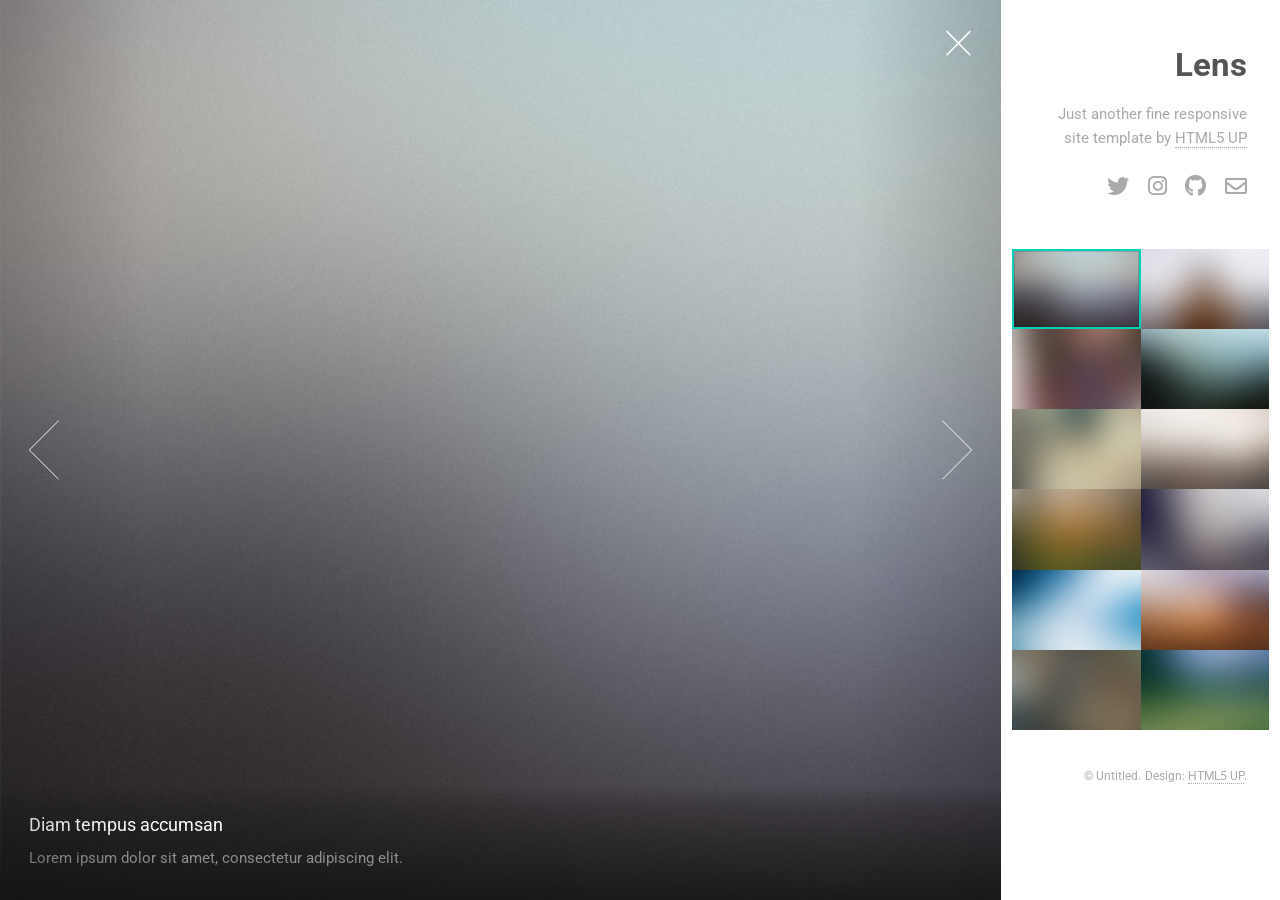
==== index.html @ 1ee752fa "Initial DC Mart Studio glass art site from HTML5 UP Lens" ====
<!DOCTYPE HTML>
<!--
	Lens by HTML5 UP
	html5up.net | @ajlkn
	Free for personal and commercial use under the CCA 3.0 license (html5up.net/license)
-->
<html>
	<head>
		<title>Lens by HTML5 UP</title>
		<meta charset="utf-8" />
		<meta name="viewport" content="width=device-width, initial-scale=1, user-scalable=no" />
		<link rel="stylesheet" href="assets/css/main.css" />
		<noscript><link rel="stylesheet" href="assets/css/noscript.css" /></noscript>
	</head>
	<body class="is-preload-0 is-preload-1 is-preload-2">

		<!-- Main -->
			<div id="main">

				<!-- Header -->
					<header id="header">
						<h1>Lens</h1>
						<p>Just another fine responsive site template by <a href="http://html5up.net">HTML5 UP</a></p>
						<ul class="icons">
							<li><a href="#" class="icon brands fa-twitter"><span class="label">Twitter</span></a></li>
							<li><a href="#" class="icon brands fa-instagram"><span class="label">Instagram</span></a></li>
							<li><a href="#" class="icon brands fa-github"><span class="label">Github</span></a></li>
							<li><a href="#" class="icon fa-envelope"><span class="label">Email</span></a></li>
						</ul>
					</header>

				<!-- Thumbnail -->
					<section id="thumbnails">
						<article>
							<a class="thumbnail" href="images/fulls/01.jpg" data-position="left center"><img src="images/thumbs/01.jpg" alt="" /></a>
							<h2>Diam tempus accumsan</h2>
							<p>Lorem ipsum dolor sit amet, consectetur adipiscing elit.</p>
						</article>
						<article>
							<a class="thumbnail" href="images/fulls/02.jpg"><img src="images/thumbs/02.jpg" alt="" /></a>
							<h2>Vivamus convallis libero</h2>
							<p>Sed velit lacus, laoreet at venenatis convallis in lorem tincidunt.</p>
						</article>
						<article>
							<a class="thumbnail" href="images/fulls/03.jpg" data-position="top center"><img src="images/thumbs/03.jpg" alt="" /></a>
							<h2>Nec accumsan enim felis</h2>
							<p>Maecenas eleifend tellus ut turpis eleifend, vitae pretium faucibus.</p>
						</article>
						<article>
							<a class="thumbnail" href="images/fulls/04.jpg"><img src="images/thumbs/04.jpg" alt="" /></a>
							<h2>Donec maximus nisi eget</h2>
							<p>Tristique in nulla vel congue. Sed sociis natoque parturient nascetur.</p>
						</article>
						<article>
							<a class="thumbnail" href="images/fulls/05.jpg" data-position="top center"><img src="images/thumbs/05.jpg" alt="" /></a>
							<h2>Nullam vitae nunc vulputate</h2>
							<p>In pellentesque cursus velit id posuere. Donec vehicula nulla.</p>
						</article>
						<article>
							<a class="thumbnail" href="images/fulls/06.jpg"><img src="images/thumbs/06.jpg" alt="" /></a>
							<h2>Phasellus magna faucibus</h2>
							<p>Nulla dignissim libero maximus tellus varius dictum ut posuere magna.</p>
						</article>
						<article>
							<a class="thumbnail" href="images/fulls/07.jpg"><img src="images/thumbs/07.jpg" alt="" /></a>
							<h2>Proin quis mauris</h2>
							<p>Etiam ultricies, lorem quis efficitur porttitor, facilisis ante orci urna.</p>
						</article>
						<article>
							<a class="thumbnail" href="images/fulls/08.jpg"><img src="images/thumbs/08.jpg" alt="" /></a>
							<h2>Gravida quis varius enim</h2>
							<p>Nunc egestas congue lorem. Nullam dictum placerat ex sapien tortor mattis.</p>
						</article>
						<article>
							<a class="thumbnail" href="images/fulls/09.jpg"><img src="images/thumbs/09.jpg" alt="" /></a>
							<h2>Morbi eget vitae adipiscing</h2>
							<p>In quis vulputate dui. Maecenas metus elit, dictum praesent lacinia lacus.</p>
						</article>
						<article>
							<a class="thumbnail" href="images/fulls/10.jpg"><img src="images/thumbs/10.jpg" alt="" /></a>
							<h2>Habitant tristique senectus</h2>
							<p>Vestibulum ante ipsum primis in faucibus orci luctus ac tincidunt dolor.</p>
						</article>
						<article>
							<a class="thumbnail" href="images/fulls/11.jpg"><img src="images/thumbs/11.jpg" alt="" /></a>
							<h2>Pharetra ex non faucibus</h2>
							<p>Ut sed magna euismod leo laoreet congue. Fusce congue enim ultricies.</p>
						</article>
						<article>
							<a class="thumbnail" href="images/fulls/12.jpg"><img src="images/thumbs/12.jpg" alt="" /></a>
							<h2>Mattis lorem sodales</h2>
							<p>Feugiat auctor leo massa, nec vestibulum nisl erat faucibus, rutrum nulla.</p>
						</article>
					</section>

				<!-- Footer -->
					<footer id="footer">
						<ul class="copyright">
							<li>&copy; Untitled.</li><li>Design: <a href="http://html5up.net">HTML5 UP</a>.</li>
						</ul>
					</footer>

			</div>

		<!-- Scripts -->
			<script src="assets/js/jquery.min.js"></script>
			<script src="assets/js/browser.min.js"></script>
			<script src="assets/js/breakpoints.min.js"></script>
			<script src="assets/js/main.js"></script>

	</body>
</html>
---- assets/css/main.css ----
@import url(fontawesome-all.min.css);
@import url("https://fonts.googleapis.com/css?family=Roboto:400,700");

/*
	Lens by HTML5 UP
	html5up.net | @ajlkn
	Free for personal and commercial use under the CCA 3.0 license (html5up.net/license)
*/

html, body, div, span, applet, object,
iframe, h1, h2, h3, h4, h5, h6, p, blockquote,
pre, a, abbr, acronym, address, big, cite,
code, del, dfn, em, img, ins, kbd, q, s, samp,
small, strike, strong, sub, sup, tt, var, b,
u, i, center, dl, dt, dd, ol, ul, li, fieldset,
form, label, legend, table, caption, tbody,
tfoot, thead, tr, th, td, article, aside,
canvas, details, embed, figure, figcaption,
footer, header, hgroup, menu, nav, output, ruby,
section, summary, time, mark, audio, video {
	margin: 0;
	padding: 0;
	border: 0;
	font-size: 100%;
	font: inherit;
	vertical-align: baseline;}

article, aside, details, figcaption, figure,
footer, header, hgroup, menu, nav, section {
	display: block;}

body {
	line-height: 1;
}

ol, ul {
	list-style: none;
}

blockquote, q {
	quotes: none;
}

	blockquote:before, blockquote:after, q:before, q:after {
		content: '';
		content: none;
	}

table {
	border-collapse: collapse;
	border-spacing: 0;
}

body {
	-webkit-text-size-adjust: none;
}

mark {
	background-color: transparent;
	color: inherit;
}

input::-moz-focus-inner {
	border: 0;
	padding: 0;
}

input, select, textarea {
	-moz-appearance: none;
	-webkit-appearance: none;
	-ms-appearance: none;
	appearance: none;
}

/* Basic */

	/*
			@-ms-viewport {
				width: device-width;
			}
		*/

	@media screen and (max-width: 480px) {

		html, body {
			min-width: 320px;
		}

	}

	body.is-preload-0 *, body.is-preload-0 *:before, body.is-preload-0 *:after {
		-moz-animation: none !important;
		-webkit-animation: none !important;
		-ms-animation: none !important;
		animation: none !important;
		-moz-transition: none !important;
		-webkit-transition: none !important;
		-ms-transition: none !important;
		transition: none !important;
	}

	html {
		box-sizing: border-box;
	}

	*, *:before, *:after {
		box-sizing: inherit;
	}

	html, body {
		background-color: #101010;
		overflow: hidden;
	}

/* Type */

	html {
		font-size: 16pt;
	}

		@media screen and (max-width: 1680px) {

			html {
				font-size: 12pt;
			}

		}

		@media screen and (max-width: 1280px) {

			html {
				font-size: 11pt;
			}

		}

	body {
		background-color: #fff;
		color: #aaa;
	}

	body, input, select, textarea {
		font-family: "Roboto", Helvetica, sans-serif;
		font-weight: 400;
		line-height: 1.65;
		font-size: 1em;
		color: #aaa;
	}

	a {
		-moz-transition: color 0.25s ease, border-bottom-color 0.25s ease;
		-webkit-transition: color 0.25s ease, border-bottom-color 0.25s ease;
		-ms-transition: color 0.25s ease, border-bottom-color 0.25s ease;
		transition: color 0.25s ease, border-bottom-color 0.25s ease;
		border-bottom: dotted 1px;
		color: inherit;
		text-decoration: none;
	}

		a:hover {
			border-bottom-color: transparent;
			color: #00D3B7;
		}

	strong, b {
		font-weight: 400;
		color: #555;
	}

	em, i {
		font-style: italic;
	}

	p {
		margin: 0 0 1.25em 0;
	}

	h1, h2, h3, h4, h5, h6 {
		font-weight: 400;
		line-height: 1.25;
		margin: 0 0 0.5em 0;
		color: #555;
	}

		h1 a, h2 a, h3 a, h4 a, h5 a, h6 a {
			color: inherit;
			text-decoration: none;
		}

	h2 {
		font-size: 1.25em;
	}

	h3 {
		font-size: 1em;
	}

	h4 {
		font-size: 0.9em;
	}

	h5 {
		font-size: 0.8em;
	}

	h6 {
		font-size: 0.7em;
	}

	sub {
		font-size: 0.8em;
		position: relative;
		top: 0.5em;
	}

	sup {
		font-size: 0.8em;
		position: relative;
		top: -0.5em;
	}

	blockquote {
		border-left: solid 4px #ccc;
		font-style: italic;
		margin: 0 0 1.25em 0;
		padding: 0.3125em 0 0.3125em 1.25em;
	}

	code {
		border-radius: 4px;
		border: solid 1px;
		font-family: "Courier New", monospace;
		font-size: 0.9em;
		margin: 0 0.25em;
		padding: 0.25em 0.65em;
		border-color: #ccc;
	}

	pre {
		-webkit-overflow-scrolling: touch;
		font-family: "Courier New", monospace;
		font-size: 0.9em;
		margin: 0 0 1.25em 0;
	}

		pre code {
			display: block;
			padding: 1em 1.5em;
			overflow-x: auto;
		}

	hr {
		border: 0;
		border-bottom: solid 1px #ccc;
		margin: 1.25em 0;
	}

		hr.major {
			margin: 1.875em 0;
		}

	.align-left {
		text-align: left;
	}

	.align-center {
		text-align: center;
	}

	.align-right {
		text-align: right;
	}

/* Button */

	input[type="submit"],
	input[type="reset"],
	input[type="button"],
	button,
	.button {
		-moz-appearance: none;
		-webkit-appearance: none;
		-ms-appearance: none;
		appearance: none;
		-moz-transition: background-color 0.25s ease-in-out, border-color 0.25s ease-in-out, color 0.25s ease-in-out;
		-webkit-transition: background-color 0.25s ease-in-out, border-color 0.25s ease-in-out, color 0.25s ease-in-out;
		-ms-transition: background-color 0.25s ease-in-out, border-color 0.25s ease-in-out, color 0.25s ease-in-out;
		transition: background-color 0.25s ease-in-out, border-color 0.25s ease-in-out, color 0.25s ease-in-out;
		background-color: transparent;
		border-radius: 4px;
		border: solid 1px #ccc;
		color: #555;
		cursor: pointer;
		display: inline-block;
		line-height: 1;
		padding: 0.75em 1.5em;
		text-align: center;
		text-decoration: none;
		white-space: nowrap;
	}

		input[type="submit"]:hover,
		input[type="reset"]:hover,
		input[type="button"]:hover,
		button:hover,
		.button:hover {
			border-color: #00D3B7;
			color: #00D3B7;
		}

			input[type="submit"]:hover:active,
			input[type="reset"]:hover:active,
			input[type="button"]:hover:active,
			button:hover:active,
			.button:hover:active {
				background-color: rgba(0, 211, 183, 0.15);
			}

		input[type="submit"].icon,
		input[type="reset"].icon,
		input[type="button"].icon,
		button.icon,
		.button.icon {
			padding-left: 1.35em;
		}

			input[type="submit"].icon:before,
			input[type="reset"].icon:before,
			input[type="button"].icon:before,
			button.icon:before,
			.button.icon:before {
				margin-right: 0.5em;
			}

		input[type="submit"].fit,
		input[type="reset"].fit,
		input[type="button"].fit,
		button.fit,
		.button.fit {
			width: 100%;
		}

		input[type="submit"].small,
		input[type="reset"].small,
		input[type="button"].small,
		button.small,
		.button.small {
			font-size: 0.8em;
		}

		input[type="submit"].large,
		input[type="reset"].large,
		input[type="button"].large,
		button.large,
		.button.large {
			font-size: 1.35em;
		}

		input[type="submit"].disabled, input[type="submit"]:disabled,
		input[type="reset"].disabled,
		input[type="reset"]:disabled,
		input[type="button"].disabled,
		input[type="button"]:disabled,
		button.disabled,
		button:disabled,
		.button.disabled,
		.button:disabled {
			pointer-events: none;
			opacity: 0.25;
		}

/* Form */

	form {
		margin: 0 0 1.25em 0;
	}

	label {
		color: #555;
		display: block;
		font-size: 0.9em;
		font-weight: 400;
		margin: 0 0 0.625em 0;
	}

	input[type="text"],
	input[type="password"],
	input[type="email"],
	select,
	textarea {
		-moz-appearance: none;
		-webkit-appearance: none;
		-ms-appearance: none;
		appearance: none;
		background-color: transparent;
		border-radius: 4px;
		border: solid 1px #ccc;
		color: inherit;
		display: block;
		outline: 0;
		padding: 0 0.75em;
		text-decoration: none;
		width: 100%;
	}

		input[type="text"]:invalid,
		input[type="password"]:invalid,
		input[type="email"]:invalid,
		select:invalid,
		textarea:invalid {
			box-shadow: none;
		}

		input[type="text"]:focus,
		input[type="password"]:focus,
		input[type="email"]:focus,
		select:focus,
		textarea:focus {
			border-color: #00D3B7;
		}

	select {
		background-image: url("data:image/svg+xml;charset=utf8,%3Csvg xmlns='http://www.w3.org/2000/svg' width='40' height='40' preserveAspectRatio='none' viewBox='0 0 40 40'%3E%3Cpath d='M9.4,12.3l10.4,10.4l10.4-10.4c0.2-0.2,0.5-0.4,0.9-0.4c0.3,0,0.6,0.1,0.9,0.4l3.3,3.3c0.2,0.2,0.4,0.5,0.4,0.9 c0,0.4-0.1,0.6-0.4,0.9L20.7,31.9c-0.2,0.2-0.5,0.4-0.9,0.4c-0.3,0-0.6-0.1-0.9-0.4L4.3,17.3c-0.2-0.2-0.4-0.5-0.4-0.9 c0-0.4,0.1-0.6,0.4-0.9l3.3-3.3c0.2-0.2,0.5-0.4,0.9-0.4S9.1,12.1,9.4,12.3z' fill='%23ccc' /%3E%3C/svg%3E");
		background-size: 1.25rem;
		background-repeat: no-repeat;
		background-position: calc(100% - 1rem) center;
		height: 2.75em;
		padding-right: 2.75em;
		text-overflow: ellipsis;
	}

		select option {
			color: #555;
			background: #fff;
		}

		select:focus::-ms-value {
			background-color: transparent;
		}

		select::-ms-expand {
			display: none;
		}

	.select-wrapper {
		text-decoration: none;
		display: block;
		position: relative;
	}

		.select-wrapper:before {
			-moz-osx-font-smoothing: grayscale;
			-webkit-font-smoothing: antialiased;
			display: inline-block;
			font-style: normal;
			font-variant: normal;
			text-rendering: auto;
			line-height: 1;
			text-transform: none !important;
			font-family: 'Font Awesome 5 Free';
			font-weight: 900;
		}

		.select-wrapper:before {
			color: #ccc;
			content: '\f107';
			display: block;
			height: 2.75em;
			line-height: 2.75em;
			pointer-events: none;
			position: absolute;
			right: 0;
			text-align: center;
			top: 0;
			width: 2.75em;
		}

		.select-wrapper select::-ms-expand {
			display: none;
		}

	input[type="text"],
	input[type="password"],
	input[type="email"],
	select {
		height: 2.75em;
	}

	textarea {
		padding: 0.75em 1em;
	}

	input[type="checkbox"],
	input[type="radio"] {
		-moz-appearance: none;
		-webkit-appearance: none;
		-ms-appearance: none;
		appearance: none;
		display: block;
		float: left;
		margin-right: -2em;
		opacity: 0;
		width: 1em;
		z-index: -1;
	}

		input[type="checkbox"] + label,
		input[type="radio"] + label {
			text-decoration: none;
			color: #aaa;
			cursor: pointer;
			display: inline-block;
			font-size: 1em;
			font-weight: 400;
			margin: 0;
			padding-left: 2.4em;
			padding-right: 0.75em;
			position: relative;
		}

			input[type="checkbox"] + label:before,
			input[type="radio"] + label:before {
				-moz-osx-font-smoothing: grayscale;
				-webkit-font-smoothing: antialiased;
				display: inline-block;
				font-style: normal;
				font-variant: normal;
				text-rendering: auto;
				line-height: 1;
				text-transform: none !important;
				font-family: 'Font Awesome 5 Free';
				font-weight: 900;
			}

			input[type="checkbox"] + label:before,
			input[type="radio"] + label:before {
				background: transparent;
				border-radius: 4px;
				border: solid 1px #ccc;
				content: '';
				display: inline-block;
				font-size: 0.8em;
				height: 2.0625em;
				left: 0;
				line-height: 2.0625em;
				position: absolute;
				text-align: center;
				top: 0;
				width: 2.0625em;
			}

		input[type="checkbox"]:checked + label:before,
		input[type="radio"]:checked + label:before {
			background-color: #555;
			border-color: #555;
			color: #fff;
			content: '\f00c';
		}

		input[type="checkbox"]:focus + label:before,
		input[type="radio"]:focus + label:before {
			border-color: #00D3B7;
		}

	input[type="checkbox"] + label:before {
		border-radius: 4px;
	}

	input[type="radio"] + label:before {
		border-radius: 100%;
	}

	::-webkit-input-placeholder {
		opacity: 1.0;
		color: #ccc !important;
	}

	:-moz-placeholder {
		opacity: 1.0;
		color: #ccc !important;
	}

	::-moz-placeholder {
		opacity: 1.0;
		color: #ccc !important;
	}

	:-ms-input-placeholder {
		opacity: 1.0;
		color: #ccc !important;
	}

	.field {
		margin: 0 0 1.25em 0;
	}

/* Icon */

	.icon {
		text-decoration: none;
		border-bottom: none;
		position: relative;
	}

		.icon:before {
			-moz-osx-font-smoothing: grayscale;
			-webkit-font-smoothing: antialiased;
			display: inline-block;
			font-style: normal;
			font-variant: normal;
			text-rendering: auto;
			line-height: 1;
			text-transform: none !important;
			font-family: 'Font Awesome 5 Free';
			font-weight: 400;
		}

		.icon > .label {
			display: none;
		}

		.icon:before {
			line-height: inherit;
		}

		.icon.solid:before {
			font-weight: 900;
		}

		.icon.brands:before {
			font-family: 'Font Awesome 5 Brands';
		}

/* List */

	ol {
		list-style: decimal;
		margin: 0 0 1.25em 0;
		padding-left: 1.25em;
	}

		ol li {
			padding-left: 0.25em;
		}

	ul {
		list-style: disc;
		margin: 0 0 1.25em 0;
		padding-left: 1em;
	}

		ul li {
			padding-left: 0.5em;
		}

		ul.alt {
			list-style: none;
			padding-left: 0;
		}

			ul.alt li {
				border-top: solid 1px #ccc;
				padding: 0.5em 0;
			}

				ul.alt li:first-child {
					border-top: 0;
					padding-top: 0;
				}

	dl {
		margin: 0 0 1.25em 0;
	}

		dl dt {
			display: block;
			font-weight: 400;
			margin: 0 0 0.625em 0;
		}

		dl dd {
			margin-left: 1.25em;
		}

/* Actions */

	ul.actions {
		display: -moz-flex;
		display: -webkit-flex;
		display: -ms-flex;
		display: flex;
		cursor: default;
		list-style: none;
		margin-left: -0.625em;
		padding-left: 0;
	}

		ul.actions li {
			padding: 0 0 0 0.625em;
			vertical-align: middle;
		}

		ul.actions.special {
			-moz-justify-content: center;
			-webkit-justify-content: center;
			-ms-justify-content: center;
			justify-content: center;
			width: 100%;
			margin-left: 0;
		}

			ul.actions.special li:first-child {
				padding-left: 0;
			}

		ul.actions.stacked {
			-moz-flex-direction: column;
			-webkit-flex-direction: column;
			-ms-flex-direction: column;
			flex-direction: column;
			margin-left: 0;
		}

			ul.actions.stacked li {
				padding: 0.8125em 0 0 0;
			}

				ul.actions.stacked li:first-child {
					padding-top: 0;
				}

		ul.actions.fit {
			width: calc(100% + 0.625em);
		}

			ul.actions.fit li {
				-moz-flex-grow: 1;
				-webkit-flex-grow: 1;
				-ms-flex-grow: 1;
				flex-grow: 1;
				-moz-flex-shrink: 1;
				-webkit-flex-shrink: 1;
				-ms-flex-shrink: 1;
				flex-shrink: 1;
				width: 100%;
			}

				ul.actions.fit li > * {
					width: 100%;
				}

			ul.actions.fit.stacked {
				width: 100%;
			}

		@media screen and (max-width: 480px) {

			ul.actions:not(.fixed) {
				-moz-flex-direction: column;
				-webkit-flex-direction: column;
				-ms-flex-direction: column;
				flex-direction: column;
				margin-left: 0;
				width: 100% !important;
			}

				ul.actions:not(.fixed) li {
					-moz-flex-grow: 1;
					-webkit-flex-grow: 1;
					-ms-flex-grow: 1;
					flex-grow: 1;
					-moz-flex-shrink: 1;
					-webkit-flex-shrink: 1;
					-ms-flex-shrink: 1;
					flex-shrink: 1;
					padding: 0.625em 0 0 0;
					text-align: center;
					width: 100%;
				}

					ul.actions:not(.fixed) li > * {
						width: 100%;
					}

					ul.actions:not(.fixed) li:first-child {
						padding-top: 0;
					}

					ul.actions:not(.fixed) li input[type="submit"],
					ul.actions:not(.fixed) li input[type="reset"],
					ul.actions:not(.fixed) li input[type="button"],
					ul.actions:not(.fixed) li button,
					ul.actions:not(.fixed) li .button {
						width: 100%;
					}

						ul.actions:not(.fixed) li input[type="submit"].icon:before,
						ul.actions:not(.fixed) li input[type="reset"].icon:before,
						ul.actions:not(.fixed) li input[type="button"].icon:before,
						ul.actions:not(.fixed) li button.icon:before,
						ul.actions:not(.fixed) li .button.icon:before {
							margin-left: -0.5rem;
						}

		}

/* Icons */

	ul.icons {
		cursor: default;
		list-style: none;
		padding-left: 0;
	}

		ul.icons li {
			display: inline-block;
			padding: 0 1em 0 0;
		}

			ul.icons li:last-child {
				padding-right: 0;
			}

			ul.icons li .icon:before {
				font-size: 1.5rem;
			}

/* Main */

	#main {
		-moz-transition: opacity 0.75s ease, right 0.75s ease, left 0.75s ease, visibility 0.75s;
		-webkit-transition: opacity 0.75s ease, right 0.75s ease, left 0.75s ease, visibility 0.75s;
		-ms-transition: opacity 0.75s ease, right 0.75s ease, left 0.75s ease, visibility 0.75s;
		transition: opacity 0.75s ease, right 0.75s ease, left 0.75s ease, visibility 0.75s;
		-webkit-overflow-scrolling: touch;
		position: fixed;
		top: 0;
		width: 22.5em;
		height: 100%;
		background: #fff;
		outline: 0;
		overflow-x: hidden;
		overflow-y: auto;
		text-align: right;
		visibility: visible;
		z-index: 10000;
		right: 0;
	}

		#main .toggle {
			-webkit-tap-highlight-color: rgba(0, 0, 0, 0);
			position: absolute;
			top: 0;
			width: 4em;
			height: 4em;
			background-image: url("images/close-small-alt.svg");
			background-repeat: no-repeat;
			background-size: 32px 32px;
			cursor: pointer;
			display: none;
			z-index: 1;
			background-position: 0.5em 0.5em;
			left: 0;
		}

		body.fullscreen #main {
			visibility: hidden;
			right: -22.5em;
		}

		body.is-preload-1 #main {
			opacity: 0;
			right: -2em;
		}

		@media screen and (max-width: 1280px) {

			#main {
				width: 19em;
			}

				body.fullscreen #main {
					right: -19em;
				}

		}

		@media screen and (max-width: 980px) {

			#main {
				background: rgba(255, 255, 255, 0.925);
			}

				#main .toggle {
					display: block;
				}

		}

		@media screen and (max-width: 480px) {

			#main {
				-moz-transition: opacity 0.5s ease, visibility 0.5s;
				-webkit-transition: opacity 0.5s ease, visibility 0.5s;
				-ms-transition: opacity 0.5s ease, visibility 0.5s;
				transition: opacity 0.5s ease, visibility 0.5s;
				width: 100%;
				background: #fff;
				text-align: center;
			}

				body.is-preload-1 #main {
					left: auto !important;
					right: auto !important;
				}

				body.fullscreen #main {
					left: auto !important;
					right: auto !important;
					opacity: 0;
				}

				#main .toggle {
					display: none;
				}

		}

/* Header */

	#header {
		padding: 3em 2.25em 1.75em 2.25em ;
	}

		#header h1 {
			font-size: 2.25em;
			font-weight: 700;
		}

/* Footer */

	#footer {
		padding: 2.25em 2.25em 1em 2.25em ;
	}

		#footer .copyright {
			list-style: none;
			padding: 0;
		}

			#footer .copyright li {
				display: inline-block;
				font-size: 0.8em;
				margin-left: 0.35em;
				padding: 0;
			}

				#footer .copyright li:first-child {
					margin-left: 0;
				}

/* Thumbnails */

	#thumbnails {
		display: -moz-flex;
		display: -webkit-flex;
		display: -ms-flex;
		display: flex;
		-moz-flex-wrap: wrap;
		-webkit-flex-wrap: wrap;
		-ms-flex-wrap: wrap;
		flex-wrap: wrap;
		padding: 0 0.75em;
	}

		#thumbnails article {
			position: relative;
			width: 50%;
			background: #101010;
			outline: 0;
		}

			#thumbnails article .thumbnail {
				-webkit-tap-highlight-color: rgba(0, 0, 0, 0);
				display: block;
				position: relative;
				border: 0;
				outline: 0;
			}

				#thumbnails article .thumbnail img {
					display: block;
					width: 100%;
				}

				#thumbnails article .thumbnail:before {
					pointer-events: none;
					-moz-transition: opacity 0.25s ease;
					-webkit-transition: opacity 0.25s ease;
					-ms-transition: opacity 0.25s ease;
					transition: opacity 0.25s ease;
					content: '';
					position: absolute;
					left: 0;
					top: 0;
					width: 100%;
					height: 100%;
					box-shadow: inset 0 0 0 2px #00D3B7, inset 0 0 0px 3px rgba(0, 0, 0, 0.15);
					opacity: 0;
					z-index: 1;
				}

				#thumbnails article .thumbnail:focus:before {
					opacity: 0.5;
				}

			#thumbnails article h2, #thumbnails article p {
				display: none;
			}

			#thumbnails article.active .thumbnail:before {
				opacity: 1;
			}

		@media screen and (max-width: 480px) {

			#thumbnails article .thumbnail:before {
				display: none;
			}

		}

/* Viewer */

	@-moz-keyframes spinner {
		0% {
			-moz-transform: rotate(0deg);
			-webkit-transform: rotate(0deg);
			-ms-transform: rotate(0deg);
			transform: rotate(0deg);
		}

		100% {
			-moz-transform: rotate(360deg);
			-webkit-transform: rotate(360deg);
			-ms-transform: rotate(360deg);
			transform: rotate(360deg);
		}
	}

	@-webkit-keyframes spinner {
		0% {
			-moz-transform: rotate(0deg);
			-webkit-transform: rotate(0deg);
			-ms-transform: rotate(0deg);
			transform: rotate(0deg);
		}

		100% {
			-moz-transform: rotate(360deg);
			-webkit-transform: rotate(360deg);
			-ms-transform: rotate(360deg);
			transform: rotate(360deg);
		}
	}

	@-ms-keyframes spinner {
		0% {
			-moz-transform: rotate(0deg);
			-webkit-transform: rotate(0deg);
			-ms-transform: rotate(0deg);
			transform: rotate(0deg);
		}

		100% {
			-moz-transform: rotate(360deg);
			-webkit-transform: rotate(360deg);
			-ms-transform: rotate(360deg);
			transform: rotate(360deg);
		}
	}

	@keyframes spinner {
		0% {
			-moz-transform: rotate(0deg);
			-webkit-transform: rotate(0deg);
			-ms-transform: rotate(0deg);
			transform: rotate(0deg);
		}

		100% {
			-moz-transform: rotate(360deg);
			-webkit-transform: rotate(360deg);
			-ms-transform: rotate(360deg);
			transform: rotate(360deg);
		}
	}

	#viewer {
		-moz-transition: opacity 0.75s ease, width 0.75s ease;
		-webkit-transition: opacity 0.75s ease, width 0.75s ease;
		-ms-transition: opacity 0.75s ease, width 0.75s ease;
		transition: opacity 0.75s ease, width 0.75s ease;
		position: absolute;
		top: 0;
		width: calc(100% - 22.5em);
		height: 100%;
		left: 0;
	}

		#viewer .inner {
			pointer-events: none;
			position: absolute;
			top: 0;
			left: 0;
			width: 100%;
			height: 100%;
			z-index: 2;
		}

			#viewer .inner > * {
				pointer-events: auto;
			}

			#viewer .inner:before {
				background-image: -moz-linear-gradient(left, rgba(16,16,16,0.2), rgba(16,16,16,0) 10em, rgba(16,16,16,0)), -moz-linear-gradient(right, rgba(16,16,16,0.2), rgba(16,16,16,0) 10em, rgba(16,16,16,0));
				background-image: -webkit-linear-gradient(left, rgba(16,16,16,0.2), rgba(16,16,16,0) 10em, rgba(16,16,16,0)), -webkit-linear-gradient(right, rgba(16,16,16,0.2), rgba(16,16,16,0) 10em, rgba(16,16,16,0));
				background-image: -ms-linear-gradient(left, rgba(16,16,16,0.2), rgba(16,16,16,0) 10em, rgba(16,16,16,0)), -ms-linear-gradient(right, rgba(16,16,16,0.2), rgba(16,16,16,0) 10em, rgba(16,16,16,0));
				background-image: linear-gradient(left, rgba(16,16,16,0.2), rgba(16,16,16,0) 10em, rgba(16,16,16,0)), linear-gradient(right, rgba(16,16,16,0.2), rgba(16,16,16,0) 10em, rgba(16,16,16,0));
				content: '';
				display: block;
				position: absolute;
				top: 0;
				left: 0;
				width: 100%;
				height: 100%;
			}

			#viewer .inner .toggle {
				-webkit-tap-highlight-color: rgba(0, 0, 0, 0);
				position: absolute;
				top: 0;
				width: 4em;
				height: 4em;
				background-image: url("images/close.svg");
				background-repeat: no-repeat;
				background-size: 64px 64px;
				cursor: pointer;
				z-index: 1;
				right: 0;
				background-position: calc(100% - 0.75em) 0.75em;
			}

			#viewer .inner .nav-next,
			#viewer .inner .nav-previous {
				-webkit-tap-highlight-color: rgba(0, 0, 0, 0);
				position: absolute;
				top: 50%;
				width: 6em;
				height: 6em;
				margin-top: -3em;
				background-image: url("images/arrow.svg");
				background-position: center;
				background-repeat: no-repeat;
				background-size: contain;
				cursor: pointer;
			}

			#viewer .inner .nav-previous {
				-moz-transform: scaleX(-1);
				-webkit-transform: scaleX(-1);
				-ms-transform: scaleX(-1);
				transform: scaleX(-1);
				left: 0;
			}

			#viewer .inner .nav-next {
				right: 0;
			}

		#viewer .slide {
			-moz-transition: opacity 0.5s ease-in-out;
			-webkit-transition: opacity 0.5s ease-in-out;
			-ms-transition: opacity 0.5s ease-in-out;
			transition: opacity 0.5s ease-in-out;
			position: absolute;
			top: 0;
			left: 0;
			width: 100%;
			height: 100%;
			opacity: 1;
			z-index: 1;
		}

			#viewer .slide .caption {
				background-image: -moz-linear-gradient(bottom, rgba(16,16,16,0.75), rgba(16,16,16,0.25) 80%, rgba(16,16,16,0));
				background-image: -webkit-linear-gradient(bottom, rgba(16,16,16,0.75), rgba(16,16,16,0.25) 80%, rgba(16,16,16,0));
				background-image: -ms-linear-gradient(bottom, rgba(16,16,16,0.75), rgba(16,16,16,0.25) 80%, rgba(16,16,16,0));
				background-image: linear-gradient(bottom, rgba(16,16,16,0.75), rgba(16,16,16,0.25) 80%, rgba(16,16,16,0));
				padding: 2em 2em 0.75em 2em ;
				position: absolute;
				bottom: 0;
				left: 0;
				width: 100%;
				color: rgba(255, 255, 255, 0.5);
				z-index: 1;
			}

				#viewer .slide .caption h2, #viewer .slide .caption h3, #viewer .slide .caption h4, #viewer .slide .caption h5, #viewer .slide .caption h6 {
					color: #fff;
				}

			#viewer .slide .image {
				-moz-transition: opacity 0.5s ease-in-out;
				-webkit-transition: opacity 0.5s ease-in-out;
				-ms-transition: opacity 0.5s ease-in-out;
				transition: opacity 0.5s ease-in-out;
				position: absolute;
				top: 0;
				left: 0;
				width: 100%;
				height: 100%;
				background-repeat: no-repeat;
				background-size: cover;
				opacity: 0;
			}

			#viewer .slide:before {
				-moz-animation: spinner 1s linear infinite;
				-webkit-animation: spinner 1s linear infinite;
				-ms-animation: spinner 1s linear infinite;
				animation: spinner 1s linear infinite;
				-moz-transition: opacity 0.5s ease-in-out;
				-webkit-transition: opacity 0.5s ease-in-out;
				-ms-transition: opacity 0.5s ease-in-out;
				transition: opacity 0.5s ease-in-out;
				content: '';
				display: block;
				position: absolute;
				top: 50%;
				left: 50%;
				width: 3em;
				height: 3em;
				background-image: url("images/spinner.svg");
				background-position: center;
				background-repeat: no-repeat;
				background-size: contain;
				margin: -1.5em 0 0 -1.5em;
				opacity: 0;
			}

			#viewer .slide.loading:before {
				opacity: 1;
			}

			#viewer .slide.active .image {
				opacity: 1;
			}

		body.fullscreen #viewer {
			width: 100%;
		}

			body.fullscreen #viewer .inner .toggle {
				background-image: url("images/open.svg");
			}

		body.is-preload-1 #viewer {
			opacity: 0;
		}

		body.is-preload-2 #viewer .slide {
			opacity: 0;
		}

		@media screen and (max-width: 1280px) {

			#viewer {
				width: calc(100% - 19em);
			}

		}

		@media screen and (max-width: 980px) {

			#viewer {
				width: 100%;
			}

				#viewer .inner .toggle {
					-moz-transition: opacity 0.75s ease;
					-webkit-transition: opacity 0.75s ease;
					-ms-transition: opacity 0.75s ease;
					transition: opacity 0.75s ease;
					background-image: url("images/open.svg");
					opacity: 0;
					right: 0;
				}

				body.fullscreen #viewer .inner .toggle {
					opacity: 1;
				}

		}

		@media screen and (max-width: 736px) {

			#viewer .inner .toggle {
				background-size: 32px 32px;
			}

			#viewer .inner .nav-next,
			#viewer .inner .nav-previous {
				background-image: url("images/arrow-small.svg");
				background-size: 32px 32px;
			}

			body.fullscreen #viewer .inner .toggle {
				background-image: url("images/open-small.svg");
			}

		}

		@media screen and (max-width: 480px) {

			#viewer {
				-moz-transition: opacity 0.5s ease;
				-webkit-transition: opacity 0.5s ease;
				-ms-transition: opacity 0.5s ease;
				transition: opacity 0.5s ease;
				-moz-transition-delay: 0s;
				-webkit-transition-delay: 0s;
				-ms-transition-delay: 0s;
				transition-delay: 0s;
				opacity: 0;
			}

				#viewer .inner .toggle {
					background-image: url("images/close-small.svg") !important;
					background-size: 32px 32px;
				}

				body.fullscreen #viewer {
					-moz-transition-delay: 0.5s;
					-webkit-transition-delay: 0.5s;
					-ms-transition-delay: 0.5s;
					transition-delay: 0.5s;
					opacity: 1;
				}

		}
---- assets/css/noscript.css ----
/*
	Lens by HTML5 UP
	html5up.net | @ajlkn
	Free for personal and commercial use under the CCA 3.0 license (html5up.net/license)
*/

/* Main */

	#main {
		opacity: 1 !important;
		right: 0 !important;
	}

	body:before {
		content: 'Javascript is disabled :(';
		display: block;
		position: absolute;
		top: 50%;
		width: calc(100% - 22.5em * 0.333333333);
		height: 4em;
		margin-top: -2em;
		color: #282828;
		cursor: default;
		font-size: 3em;
		line-height: 4em;
		text-align: center;
		white-space: nowrap;
		left: 0;
	}
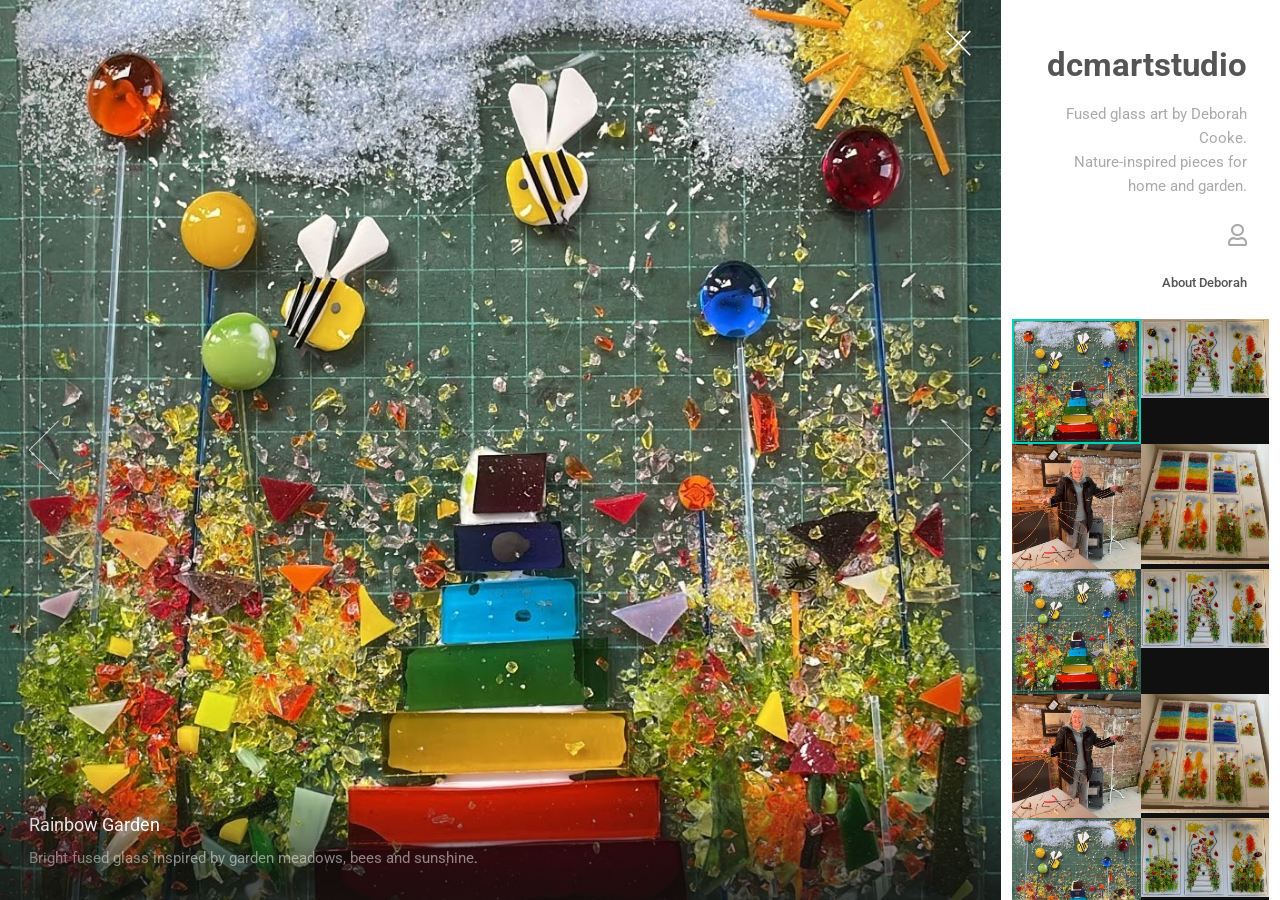
==== commit 2794a820: "Brand as dcmartstudio, add About page, and use Deborah's photos" ====
--- a/index.html
+++ b/index.html
@@ -6,9 +6,10 @@
 -->
 <html>
 	<head>
-		<title>Lens by HTML5 UP</title>
+		<title>dcmartstudio | Fused glass art by Deborah Cooke</title>
 		<meta charset="utf-8" />
 		<meta name="viewport" content="width=device-width, initial-scale=1, user-scalable=no" />
+		<meta name="description" content="dcmartstudio — fused glass art by Deborah Cooke. Nature-inspired pieces for home and garden, DIY kits and commissions." />
 		<link rel="stylesheet" href="assets/css/main.css" />
 		<noscript><link rel="stylesheet" href="assets/css/noscript.css" /></noscript>
 	</head>
@@ -19,84 +20,83 @@
 
 				<!-- Header -->
 					<header id="header">
-						<h1>Lens</h1>
-						<p>Just another fine responsive site template by <a href="http://html5up.net">HTML5 UP</a></p>
+						<h1>dcmartstudio</h1>
+						<p>Fused glass art by Deborah Cooke.<br />
+						Nature-inspired pieces for home and garden.</p>
 						<ul class="icons">
-							<li><a href="#" class="icon brands fa-twitter"><span class="label">Twitter</span></a></li>
-							<li><a href="#" class="icon brands fa-instagram"><span class="label">Instagram</span></a></li>
-							<li><a href="#" class="icon brands fa-github"><span class="label">Github</span></a></li>
-							<li><a href="#" class="icon fa-envelope"><span class="label">Email</span></a></li>
+							<li><a href="about.html" class="icon fa-user" title="About"><span class="label">About</span></a></li>
 						</ul>
+						<p class="nav-links"><a href="about.html">About Deborah</a></p>
 					</header>
 
 				<!-- Thumbnail -->
 					<section id="thumbnails">
 						<article>
-							<a class="thumbnail" href="images/fulls/01.jpg" data-position="left center"><img src="images/thumbs/01.jpg" alt="" /></a>
-							<h2>Diam tempus accumsan</h2>
-							<p>Lorem ipsum dolor sit amet, consectetur adipiscing elit.</p>
+							<a class="thumbnail" href="images/fulls/01.jpg" data-position="center center"><img src="images/thumbs/01.jpg" alt="Fused glass garden scene with bees, rainbow stack and sun" /></a>
+							<h2>Rainbow Garden</h2>
+							<p>Bright fused glass inspired by garden meadows, bees and sunshine.</p>
 						</article>
 						<article>
-							<a class="thumbnail" href="images/fulls/02.jpg"><img src="images/thumbs/02.jpg" alt="" /></a>
-							<h2>Vivamus convallis libero</h2>
-							<p>Sed velit lacus, laoreet at venenatis convallis in lorem tincidunt.</p>
+							<a class="thumbnail" href="images/fulls/02.jpg" data-position="center center"><img src="images/thumbs/02.jpg" alt="Three fused glass panels with bees and flowers" /></a>
+							<h2>Bee Garden Trio</h2>
+							<p>A set of whimsical nature panels with bees among the blooms.</p>
 						</article>
 						<article>
-							<a class="thumbnail" href="images/fulls/03.jpg" data-position="top center"><img src="images/thumbs/03.jpg" alt="" /></a>
-							<h2>Nec accumsan enim felis</h2>
-							<p>Maecenas eleifend tellus ut turpis eleifend, vitae pretium faucibus.</p>
+							<a class="thumbnail" href="images/fulls/03.jpg" data-position="top center"><img src="images/thumbs/03.jpg" alt="Deborah Cooke with willow dragonfly sculptures in her studio" /></a>
+							<h2>Deborah Cooke</h2>
+							<p>The artist in her studio — a lifelong explorer of craft and colour.</p>
 						</article>
 						<article>
-							<a class="thumbnail" href="images/fulls/04.jpg"><img src="images/thumbs/04.jpg" alt="" /></a>
-							<h2>Donec maximus nisi eget</h2>
-							<p>Tristique in nulla vel congue. Sed sociis natoque parturient nascetur.</p>
+							<a class="thumbnail" href="images/fulls/04.jpg" data-position="center center"><img src="images/thumbs/04.jpg" alt="Collection of fused glass panels including rainbows, seascapes and bees" /></a>
+							<h2>Fresh from the Studio</h2>
+							<p>Recent fused glass pieces ready for home or garden.</p>
 						</article>
 						<article>
-							<a class="thumbnail" href="images/fulls/05.jpg" data-position="top center"><img src="images/thumbs/05.jpg" alt="" /></a>
-							<h2>Nullam vitae nunc vulputate</h2>
-							<p>In pellentesque cursus velit id posuere. Donec vehicula nulla.</p>
+							<a class="thumbnail" href="images/fulls/05.jpg" data-position="center center"><img src="images/thumbs/05.jpg" alt="Fused glass garden scene with bees, rainbow stack and sun" /></a>
+							<h2>Rainbow Garden</h2>
+							<p>Colourful frit, playful bees and a sunny sky in fused glass.</p>
 						</article>
 						<article>
-							<a class="thumbnail" href="images/fulls/06.jpg"><img src="images/thumbs/06.jpg" alt="" /></a>
-							<h2>Phasellus magna faucibus</h2>
-							<p>Nulla dignissim libero maximus tellus varius dictum ut posuere magna.</p>
+							<a class="thumbnail" href="images/fulls/06.jpg" data-position="center center"><img src="images/thumbs/06.jpg" alt="Three fused glass panels with bees and flowers" /></a>
+							<h2>Bee Garden Trio</h2>
+							<p>Whimsical characters and bright colour for wall or window light.</p>
 						</article>
 						<article>
-							<a class="thumbnail" href="images/fulls/07.jpg"><img src="images/thumbs/07.jpg" alt="" /></a>
-							<h2>Proin quis mauris</h2>
-							<p>Etiam ultricies, lorem quis efficitur porttitor, facilisis ante orci urna.</p>
+							<a class="thumbnail" href="images/fulls/07.jpg" data-position="top center"><img src="images/thumbs/07.jpg" alt="Deborah Cooke with willow dragonfly sculptures in her studio" /></a>
+							<h2>In the Studio</h2>
+							<p>Making and exploring — from stained glass to fused glass and beyond.</p>
 						</article>
 						<article>
-							<a class="thumbnail" href="images/fulls/08.jpg"><img src="images/thumbs/08.jpg" alt="" /></a>
-							<h2>Gravida quis varius enim</h2>
-							<p>Nunc egestas congue lorem. Nullam dictum placerat ex sapien tortor mattis.</p>
+							<a class="thumbnail" href="images/fulls/08.jpg" data-position="center center"><img src="images/thumbs/08.jpg" alt="Collection of fused glass panels including rainbows, seascapes and bees" /></a>
+							<h2>Collection Overview</h2>
+							<p>Rainbows, seascapes and garden scenes from recent firings.</p>
 						</article>
 						<article>
-							<a class="thumbnail" href="images/fulls/09.jpg"><img src="images/thumbs/09.jpg" alt="" /></a>
-							<h2>Morbi eget vitae adipiscing</h2>
-							<p>In quis vulputate dui. Maecenas metus elit, dictum praesent lacinia lacus.</p>
+							<a class="thumbnail" href="images/fulls/09.jpg" data-position="center center"><img src="images/thumbs/09.jpg" alt="Fused glass garden scene with bees, rainbow stack and sun" /></a>
+							<h2>Garden Light</h2>
+							<p>Fused glass suitable for home or garden settings.</p>
 						</article>
 						<article>
-							<a class="thumbnail" href="images/fulls/10.jpg"><img src="images/thumbs/10.jpg" alt="" /></a>
-							<h2>Habitant tristique senectus</h2>
-							<p>Vestibulum ante ipsum primis in faucibus orci luctus ac tincidunt dolor.</p>
+							<a class="thumbnail" href="images/fulls/10.jpg" data-position="center center"><img src="images/thumbs/10.jpg" alt="Three fused glass panels with bees and flowers" /></a>
+							<h2>Nature Panels</h2>
+							<p>Inspired by surroundings, with a sense of fun in every piece.</p>
 						</article>
 						<article>
-							<a class="thumbnail" href="images/fulls/11.jpg"><img src="images/thumbs/11.jpg" alt="" /></a>
-							<h2>Pharetra ex non faucibus</h2>
-							<p>Ut sed magna euismod leo laoreet congue. Fusce congue enim ultricies.</p>
+							<a class="thumbnail" href="images/fulls/11.jpg" data-position="top center"><img src="images/thumbs/11.jpg" alt="Deborah Cooke with willow dragonfly sculptures in her studio" /></a>
+							<h2>Meet the Maker</h2>
+							<p>Learn more about Deborah on the <a href="about.html">About</a> page.</p>
 						</article>
 						<article>
-							<a class="thumbnail" href="images/fulls/12.jpg"><img src="images/thumbs/12.jpg" alt="" /></a>
-							<h2>Mattis lorem sodales</h2>
-							<p>Feugiat auctor leo massa, nec vestibulum nisl erat faucibus, rutrum nulla.</p>
+							<a class="thumbnail" href="images/fulls/12.jpg" data-position="center center"><img src="images/thumbs/12.jpg" alt="Collection of fused glass panels including rainbows, seascapes and bees" /></a>
+							<h2>New Work</h2>
+							<p>DIY takeaway kits available — commissions welcome.</p>
 						</article>
 					</section>
 
 				<!-- Footer -->
 					<footer id="footer">
 						<ul class="copyright">
-							<li>&copy; Untitled.</li><li>Design: <a href="http://html5up.net">HTML5 UP</a>.</li>
+							<li>&copy; Deborah Cooke / dcmartstudio</li><li>Design: <a href="http://html5up.net">HTML5 UP</a></li>
 						</ul>
 					</footer>
 
@@ -109,4 +109,4 @@
 			<script src="assets/js/main.js"></script>
 
 	</body>
-</html>+</html>
--- a/assets/css/main.css
+++ b/assets/css/main.css
@@ -1,10 +1,10 @@
 @import url(fontawesome-all.min.css);
 @import url("https://fonts.googleapis.com/css?family=Roboto:400,700");
 
-/*
-	Lens by HTML5 UP
-	html5up.net | @ajlkn
-	Free for personal and commercial use under the CCA 3.0 license (html5up.net/license)
+/*
+	Lens by HTML5 UP
+	html5up.net | @ajlkn
+	Free for personal and commercial use under the CCA 3.0 license (html5up.net/license)
 */
 
 html, body, div, span, applet, object,
@@ -74,10 +74,10 @@
 
 /* Basic */
 
-	/*
-			@-ms-viewport {
-				width: device-width;
-			}
+	/*
+			@-ms-viewport {
+				width: device-width;
+			}
 		*/
 
 	@media screen and (max-width: 480px) {
@@ -1348,4 +1348,133 @@
 					opacity: 1;
 				}
 
+		}
+
+/* Site nav link in gallery sidebar */
+
+	#header .nav-links {
+		margin: 1.25em 0 0 0;
+		font-size: 0.9em;
+	}
+
+		#header .nav-links a {
+			border-bottom-color: transparent;
+			font-weight: 500;
+			color: #555;
+		}
+
+			#header .nav-links a:hover {
+				color: #00D3B7;
+			}
+
+/* About page */
+
+	html.page-about,
+	body.page-about {
+		background: #f7f4ef;
+		background-color: #f7f4ef;
+		color: #555;
+		overflow-x: hidden;
+		overflow-y: auto;
+		height: auto;
+		min-height: 100vh;
+	}
+
+		body.page-about.is-preload-0 #about {
+			opacity: 0;
+		}
+
+	#about {
+		-moz-transition: opacity 0.75s ease-in-out;
+		-webkit-transition: opacity 0.75s ease-in-out;
+		-ms-transition: opacity 0.75s ease-in-out;
+		transition: opacity 0.75s ease-in-out;
+		max-width: 42em;
+		margin: 0 auto;
+		padding: 3.5em 1.75em 4em 1.75em;
+		opacity: 1;
+	}
+
+		.about-header {
+			margin-bottom: 2em;
+		}
+
+		.about-brand {
+			margin: 0 0 0.75em 0;
+			font-size: 0.95em;
+			letter-spacing: 0.04em;
+			text-transform: lowercase;
+		}
+
+			.about-brand a {
+				border-bottom: none;
+				color: #222;
+				font-weight: 700;
+			}
+
+				.about-brand a:hover {
+					color: #00D3B7;
+				}
+
+		.about-header h1 {
+			margin: 0 0 0.35em 0;
+			color: #222;
+			font-size: 2em;
+			line-height: 1.2;
+		}
+
+		.about-lead {
+			margin: 0;
+			color: #777;
+		}
+
+		.about-portrait {
+			margin: 0 0 2em 0;
+			overflow: hidden;
+			border-radius: 4px;
+		}
+
+			.about-portrait img {
+				display: block;
+				width: 100%;
+				height: auto;
+			}
+
+		.about-copy p {
+			margin: 0 0 1.25em 0;
+			color: #555;
+			font-size: 1.05em;
+		}
+
+		.about-actions {
+			margin: 2em 0 0 0;
+		}
+
+			.about-actions .button {
+				margin: 0 0.75em 0.75em 0;
+				border-bottom: solid 1px #ccc;
+			}
+
+		.about-footer {
+			margin-top: 3em;
+			padding-top: 1.5em;
+			border-top: solid 1px #e4dfd6;
+			font-size: 0.8em;
+			color: #888;
+		}
+
+			.about-footer p {
+				margin: 0;
+			}
+
+		@media screen and (max-width: 480px) {
+
+			#about {
+				padding: 2.25em 1.25em 3em 1.25em;
+			}
+
+			.about-header h1 {
+				font-size: 1.65em;
+			}
+
 		}
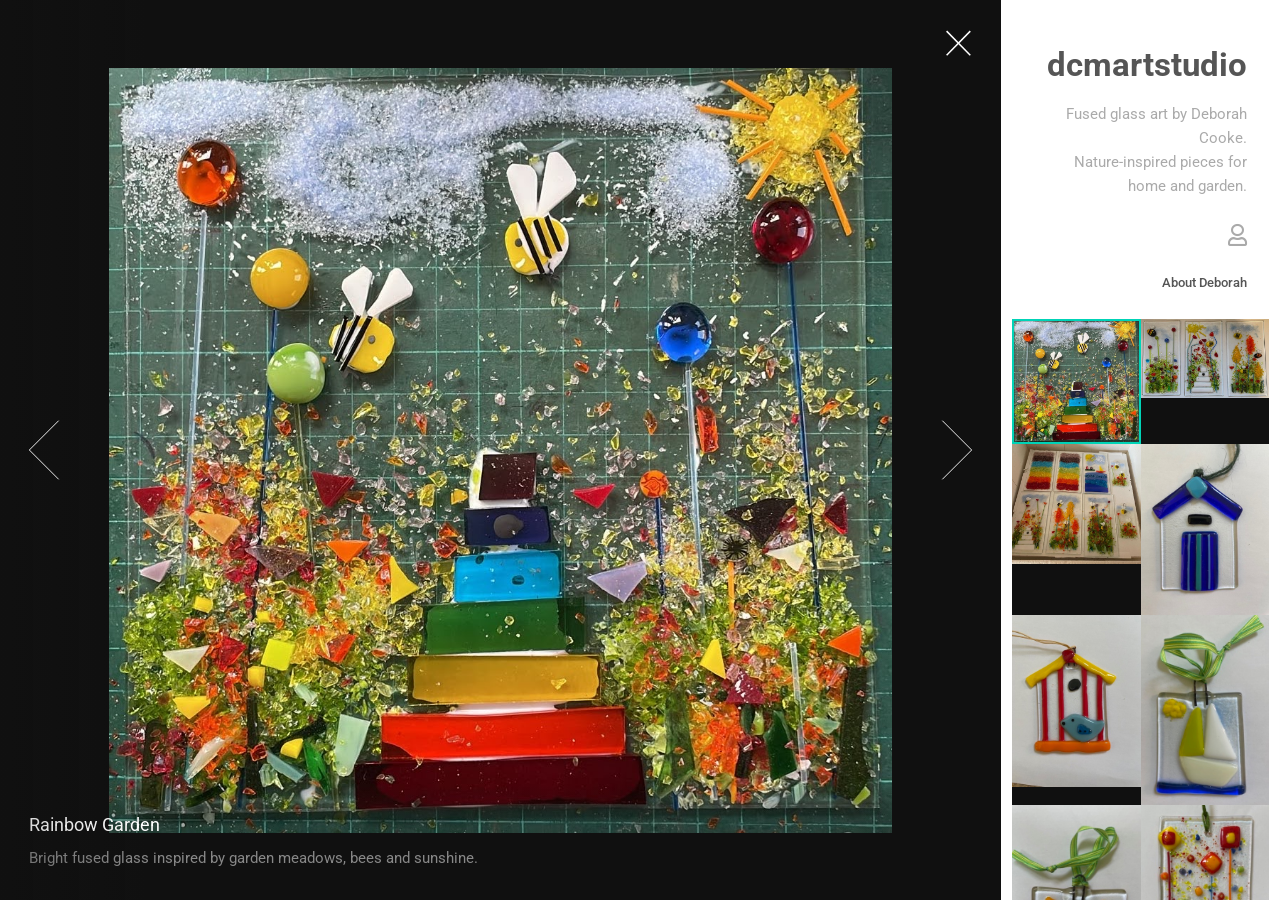
==== commit a683132c: "Update gallery with unique pieces and shrink main photo to 85%" ====
--- a/index.html
+++ b/index.html
@@ -42,54 +42,64 @@
 							<p>A set of whimsical nature panels with bees among the blooms.</p>
 						</article>
 						<article>
-							<a class="thumbnail" href="images/fulls/03.jpg" data-position="top center"><img src="images/thumbs/03.jpg" alt="Deborah Cooke with willow dragonfly sculptures in her studio" /></a>
-							<h2>Deborah Cooke</h2>
-							<p>The artist in her studio — a lifelong explorer of craft and colour.</p>
-						</article>
-						<article>
-							<a class="thumbnail" href="images/fulls/04.jpg" data-position="center center"><img src="images/thumbs/04.jpg" alt="Collection of fused glass panels including rainbows, seascapes and bees" /></a>
+							<a class="thumbnail" href="images/fulls/03.jpg" data-position="center center"><img src="images/thumbs/03.jpg" alt="Collection of fused glass panels including rainbows, seascapes and bees" /></a>
 							<h2>Fresh from the Studio</h2>
 							<p>Recent fused glass pieces ready for home or garden.</p>
 						</article>
 						<article>
-							<a class="thumbnail" href="images/fulls/05.jpg" data-position="center center"><img src="images/thumbs/05.jpg" alt="Fused glass garden scene with bees, rainbow stack and sun" /></a>
-							<h2>Rainbow Garden</h2>
-							<p>Colourful frit, playful bees and a sunny sky in fused glass.</p>
+							<a class="thumbnail" href="images/fulls/04.jpg" data-position="center center"><img src="images/thumbs/04.jpg" alt="Blue fused glass birdhouse hanging ornament" /></a>
+							<h2>Blue Birdhouse</h2>
+							<p>A cobalt blue hanging house with striped detail.</p>
 						</article>
 						<article>
-							<a class="thumbnail" href="images/fulls/06.jpg" data-position="center center"><img src="images/thumbs/06.jpg" alt="Three fused glass panels with bees and flowers" /></a>
-							<h2>Bee Garden Trio</h2>
-							<p>Whimsical characters and bright colour for wall or window light.</p>
+							<a class="thumbnail" href="images/fulls/05.jpg" data-position="center center"><img src="images/thumbs/05.jpg" alt="Yellow-roofed fused glass birdhouse with blue bird and red stripes" /></a>
+							<h2>Birdhouse with Blue Bird</h2>
+							<p>A cheerful birdhouse ornament with a perched blue bird.</p>
 						</article>
 						<article>
-							<a class="thumbnail" href="images/fulls/07.jpg" data-position="top center"><img src="images/thumbs/07.jpg" alt="Deborah Cooke with willow dragonfly sculptures in her studio" /></a>
-							<h2>In the Studio</h2>
-							<p>Making and exploring — from stained glass to fused glass and beyond.</p>
+							<a class="thumbnail" href="images/fulls/06.jpg" data-position="center center"><img src="images/thumbs/06.jpg" alt="Fused glass sailboat ornament with green and white sails on a ribbon" /></a>
+							<h2>Sailboat Suncatcher</h2>
+							<p>A little boat under a yellow sun, ready to hang.</p>
 						</article>
 						<article>
-							<a class="thumbnail" href="images/fulls/08.jpg" data-position="center center"><img src="images/thumbs/08.jpg" alt="Collection of fused glass panels including rainbows, seascapes and bees" /></a>
-							<h2>Collection Overview</h2>
-							<p>Rainbows, seascapes and garden scenes from recent firings.</p>
+							<a class="thumbnail" href="images/fulls/07.jpg" data-position="center center"><img src="images/thumbs/07.jpg" alt="Orange fused glass butterfly ornament on a striped ribbon" /></a>
+							<h2>Orange Butterfly</h2>
+							<p>A bright butterfly suncatcher with wire antennae.</p>
 						</article>
 						<article>
-							<a class="thumbnail" href="images/fulls/09.jpg" data-position="center center"><img src="images/thumbs/09.jpg" alt="Fused glass garden scene with bees, rainbow stack and sun" /></a>
-							<h2>Garden Light</h2>
-							<p>Fused glass suitable for home or garden settings.</p>
+							<a class="thumbnail" href="images/fulls/08.jpg" data-position="center center"><img src="images/thumbs/08.jpg" alt="Tall fused glass flower garden panel with colourful blooms" /></a>
+							<h2>Flower Garden</h2>
+							<p>Tall stems and colourful blooms on clear glass.</p>
 						</article>
 						<article>
-							<a class="thumbnail" href="images/fulls/10.jpg" data-position="center center"><img src="images/thumbs/10.jpg" alt="Three fused glass panels with bees and flowers" /></a>
-							<h2>Nature Panels</h2>
-							<p>Inspired by surroundings, with a sense of fun in every piece.</p>
+							<a class="thumbnail" href="images/fulls/09.jpg" data-position="center center"><img src="images/thumbs/09.jpg" alt="Fused glass panel with bee hovering over colourful flowers" /></a>
+							<h2>Bee Among the Flowers</h2>
+							<p>A whimsical bee visiting a bright flower meadow.</p>
 						</article>
 						<article>
-							<a class="thumbnail" href="images/fulls/11.jpg" data-position="top center"><img src="images/thumbs/11.jpg" alt="Deborah Cooke with willow dragonfly sculptures in her studio" /></a>
-							<h2>Meet the Maker</h2>
-							<p>Learn more about Deborah on the <a href="about.html">About</a> page.</p>
+							<a class="thumbnail" href="images/fulls/10.jpg" data-position="center center"><img src="images/thumbs/10.jpg" alt="Standing fused glass panel with blue jellyfish and green seaweed" /></a>
+							<h2>Jellyfish Stand</h2>
+							<p>An underwater scene with jellyfish and seaweed.</p>
 						</article>
 						<article>
-							<a class="thumbnail" href="images/fulls/12.jpg" data-position="center center"><img src="images/thumbs/12.jpg" alt="Collection of fused glass panels including rainbows, seascapes and bees" /></a>
-							<h2>New Work</h2>
-							<p>DIY takeaway kits available — commissions welcome.</p>
+							<a class="thumbnail" href="images/fulls/11.jpg" data-position="center center"><img src="images/thumbs/11.jpg" alt="White fused glass pocket hug with red musical note on a gift card" /></a>
+							<h2>Music Pocket Hug</h2>
+							<p>A tiny glass keepsake with a red musical note.</p>
+						</article>
+						<article>
+							<a class="thumbnail" href="images/fulls/12.jpg" data-position="center center"><img src="images/thumbs/12.jpg" alt="Rainbow coloured fused glass fish hanging ornament" /></a>
+							<h2>Rainbow Fish</h2>
+							<p>A playful fish in rainbow glass segments.</p>
+						</article>
+						<article>
+							<a class="thumbnail" href="images/fulls/13.jpg" data-position="center center"><img src="images/thumbs/13.jpg" alt="Deep red fused glass butterfly hanging ornament" /></a>
+							<h2>Ruby Butterfly</h2>
+							<p>A deep red butterfly with iridescent wing spots.</p>
+						</article>
+						<article>
+							<a class="thumbnail" href="images/fulls/14.jpg" data-position="center center"><img src="images/thumbs/14.jpg" alt="Cream bird on a teal fused glass garden stake" /></a>
+							<h2>Garden Bird Stake</h2>
+							<p>A whimsical bird perched on a teal glass stake.</p>
 						</article>
 					</section>
 
--- a/assets/css/main.css
+++ b/assets/css/main.css
@@ -1216,12 +1216,13 @@
 				-ms-transition: opacity 0.5s ease-in-out;
 				transition: opacity 0.5s ease-in-out;
 				position: absolute;
-				top: 0;
-				left: 0;
-				width: 100%;
-				height: 100%;
+				top: 7.5%;
+				left: 7.5%;
+				width: 85%;
+				height: 85%;
 				background-repeat: no-repeat;
-				background-size: cover;
+				background-position: center;
+				background-size: contain;
 				opacity: 0;
 			}
 
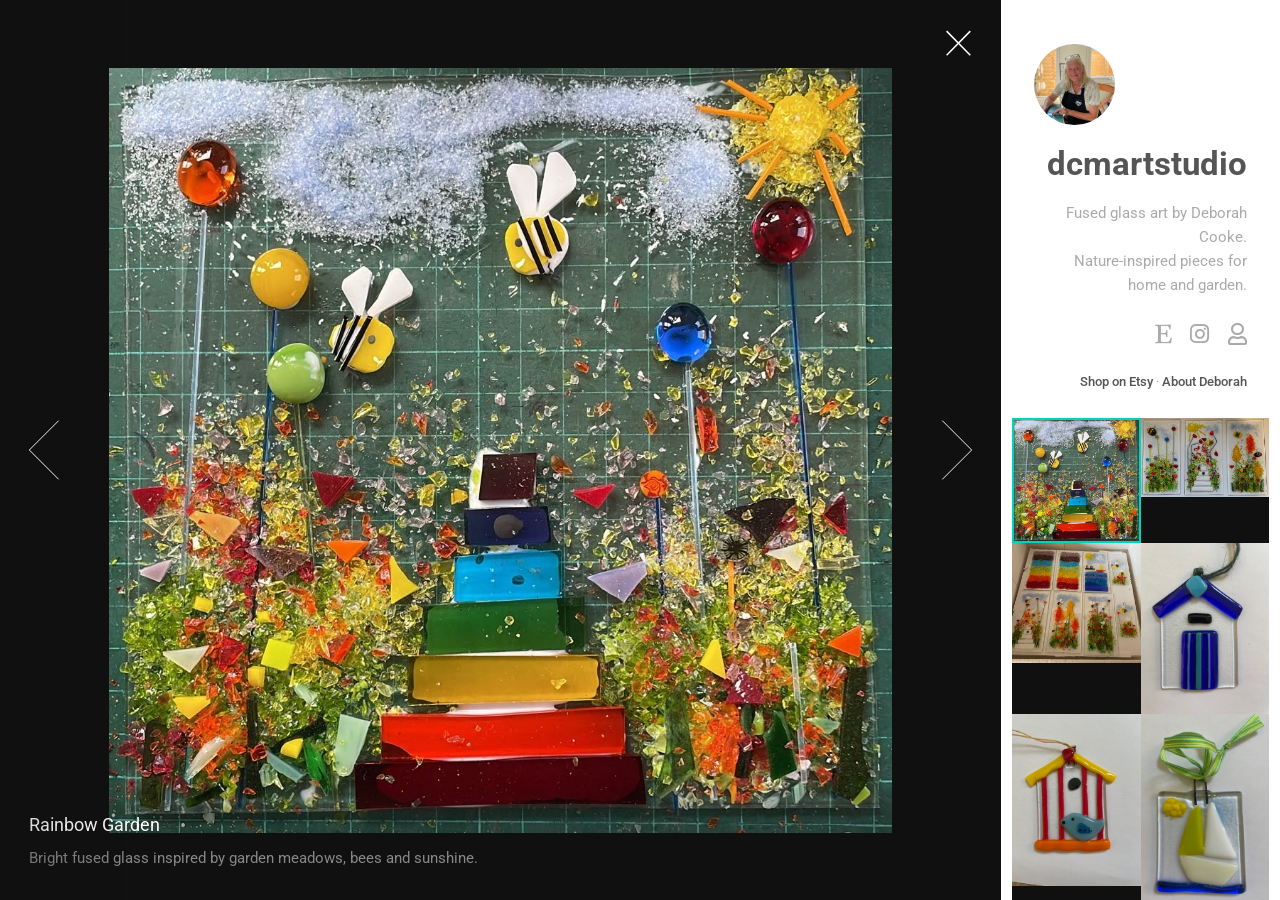
==== commit ded280eb: "Add profile photo, Etsy and Instagram links" ====
--- a/index.html
+++ b/index.html
@@ -20,13 +20,20 @@
 
 				<!-- Header -->
 					<header id="header">
+						<img class="profile-photo" src="images/profile_picture.jpeg" alt="Deborah Cooke of dcmartstudio" />
 						<h1>dcmartstudio</h1>
 						<p>Fused glass art by Deborah Cooke.<br />
 						Nature-inspired pieces for home and garden.</p>
 						<ul class="icons">
+							<li><a href="https://dcmartstudio.etsy.com" class="icon brands fa-etsy" target="_blank" rel="noopener noreferrer" title="Etsy shop"><span class="label">Etsy</span></a></li>
+							<li><a href="https://www.instagram.com/Dcmartstudio" class="icon brands fa-instagram" target="_blank" rel="noopener noreferrer" title="Instagram"><span class="label">Instagram</span></a></li>
 							<li><a href="about.html" class="icon fa-user" title="About"><span class="label">About</span></a></li>
 						</ul>
-						<p class="nav-links"><a href="about.html">About Deborah</a></p>
+						<p class="nav-links">
+							<a href="https://dcmartstudio.etsy.com" target="_blank" rel="noopener noreferrer">Shop on Etsy</a>
+							 · 
+							<a href="about.html">About Deborah</a>
+						</p>
 					</header>
 
 				<!-- Thumbnail -->
--- a/assets/css/main.css
+++ b/assets/css/main.css
@@ -932,6 +932,16 @@
 		padding: 3em 2.25em 1.75em 2.25em ;
 	}
 
+		#header .profile-photo {
+			display: block;
+			width: 5.5em;
+			height: 5.5em;
+			margin: 0 0 1.25em 0;
+			border-radius: 100%;
+			object-fit: cover;
+			object-position: center top;
+		}
+
 		#header h1 {
 			font-size: 2.25em;
 			font-weight: 700;
